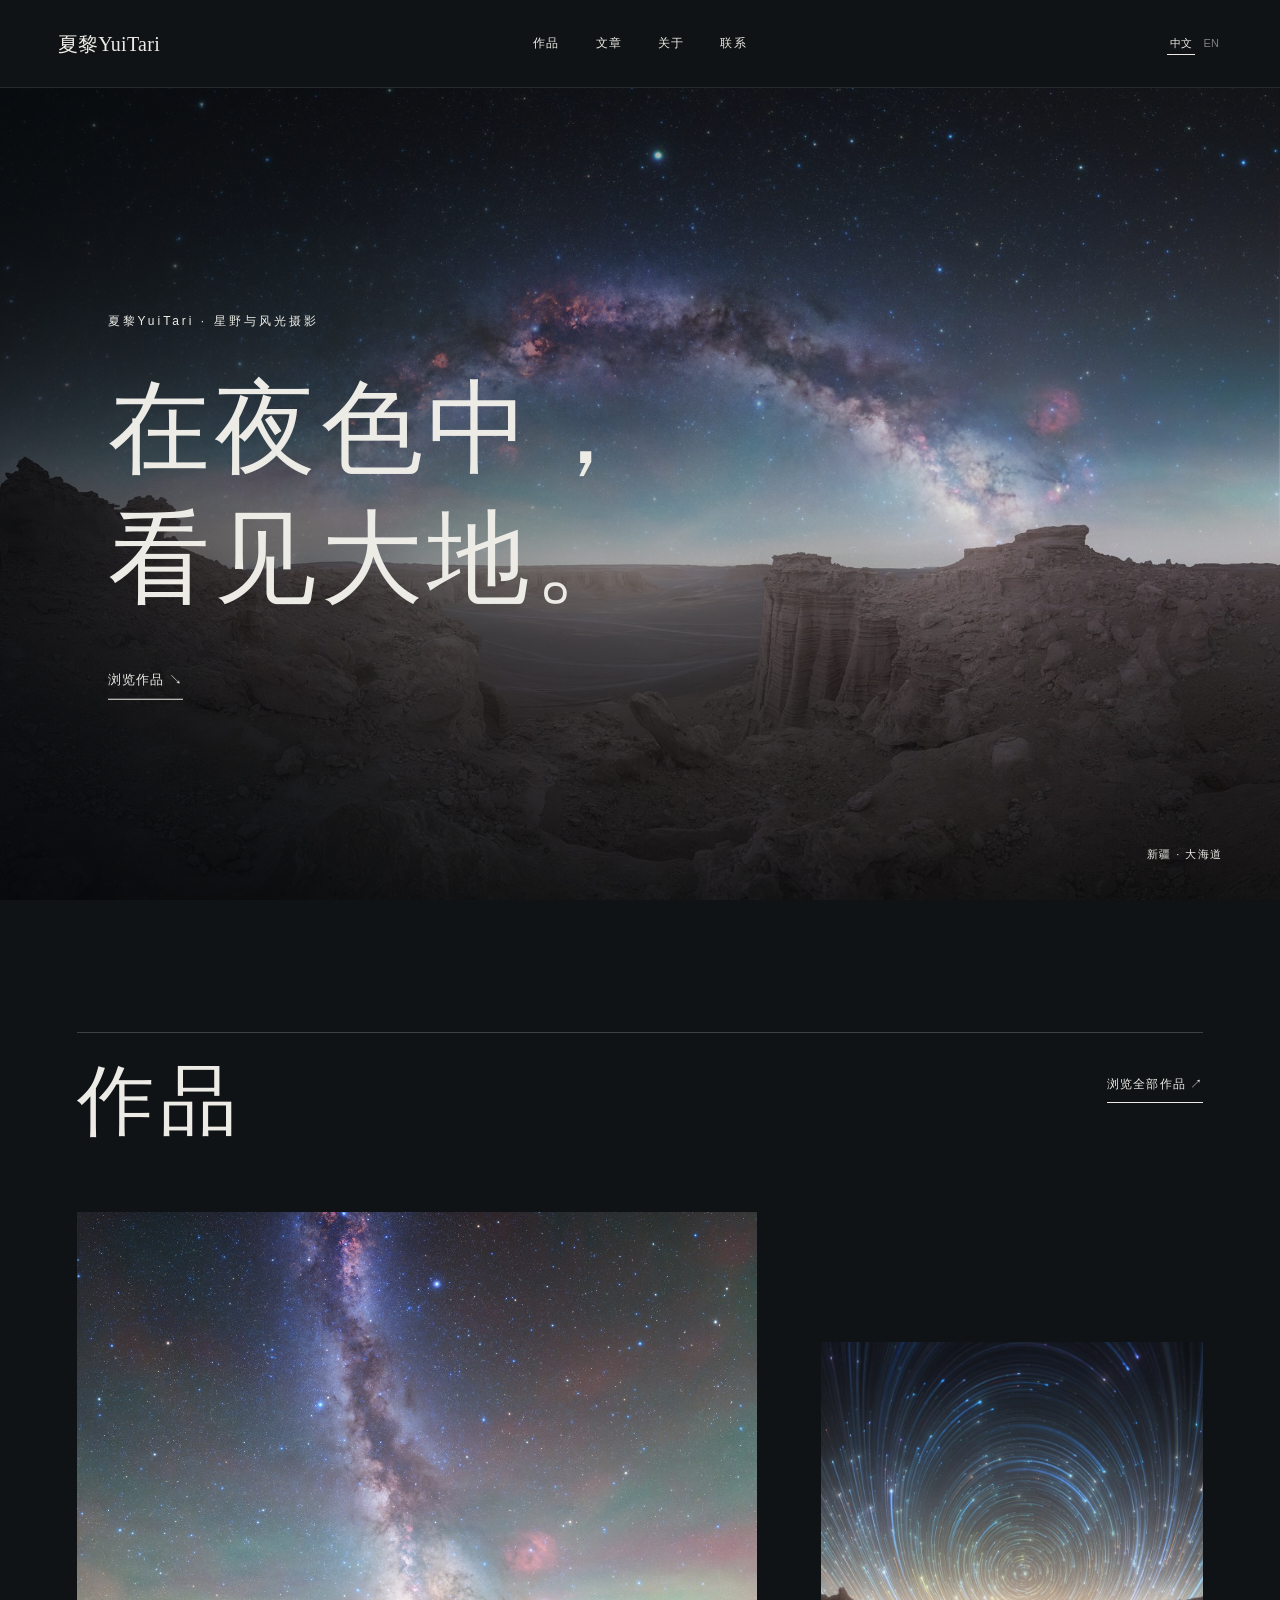
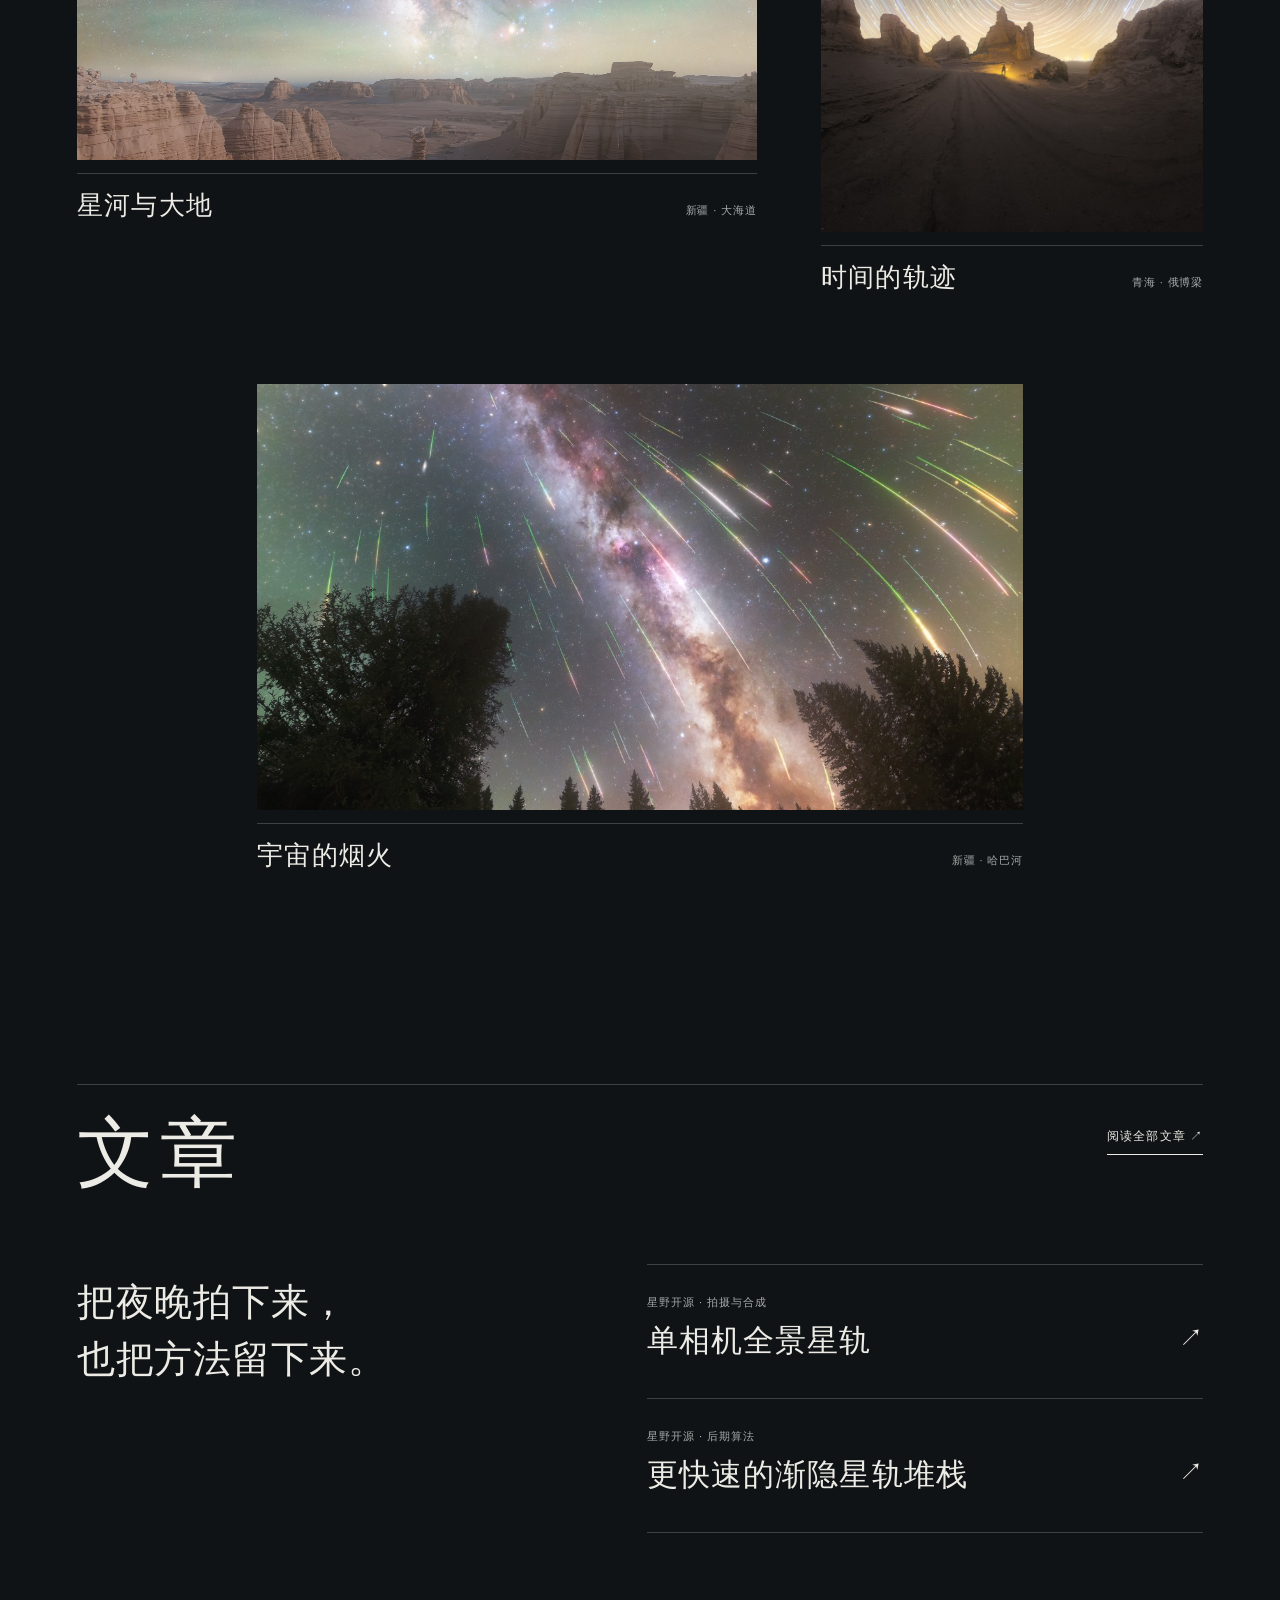
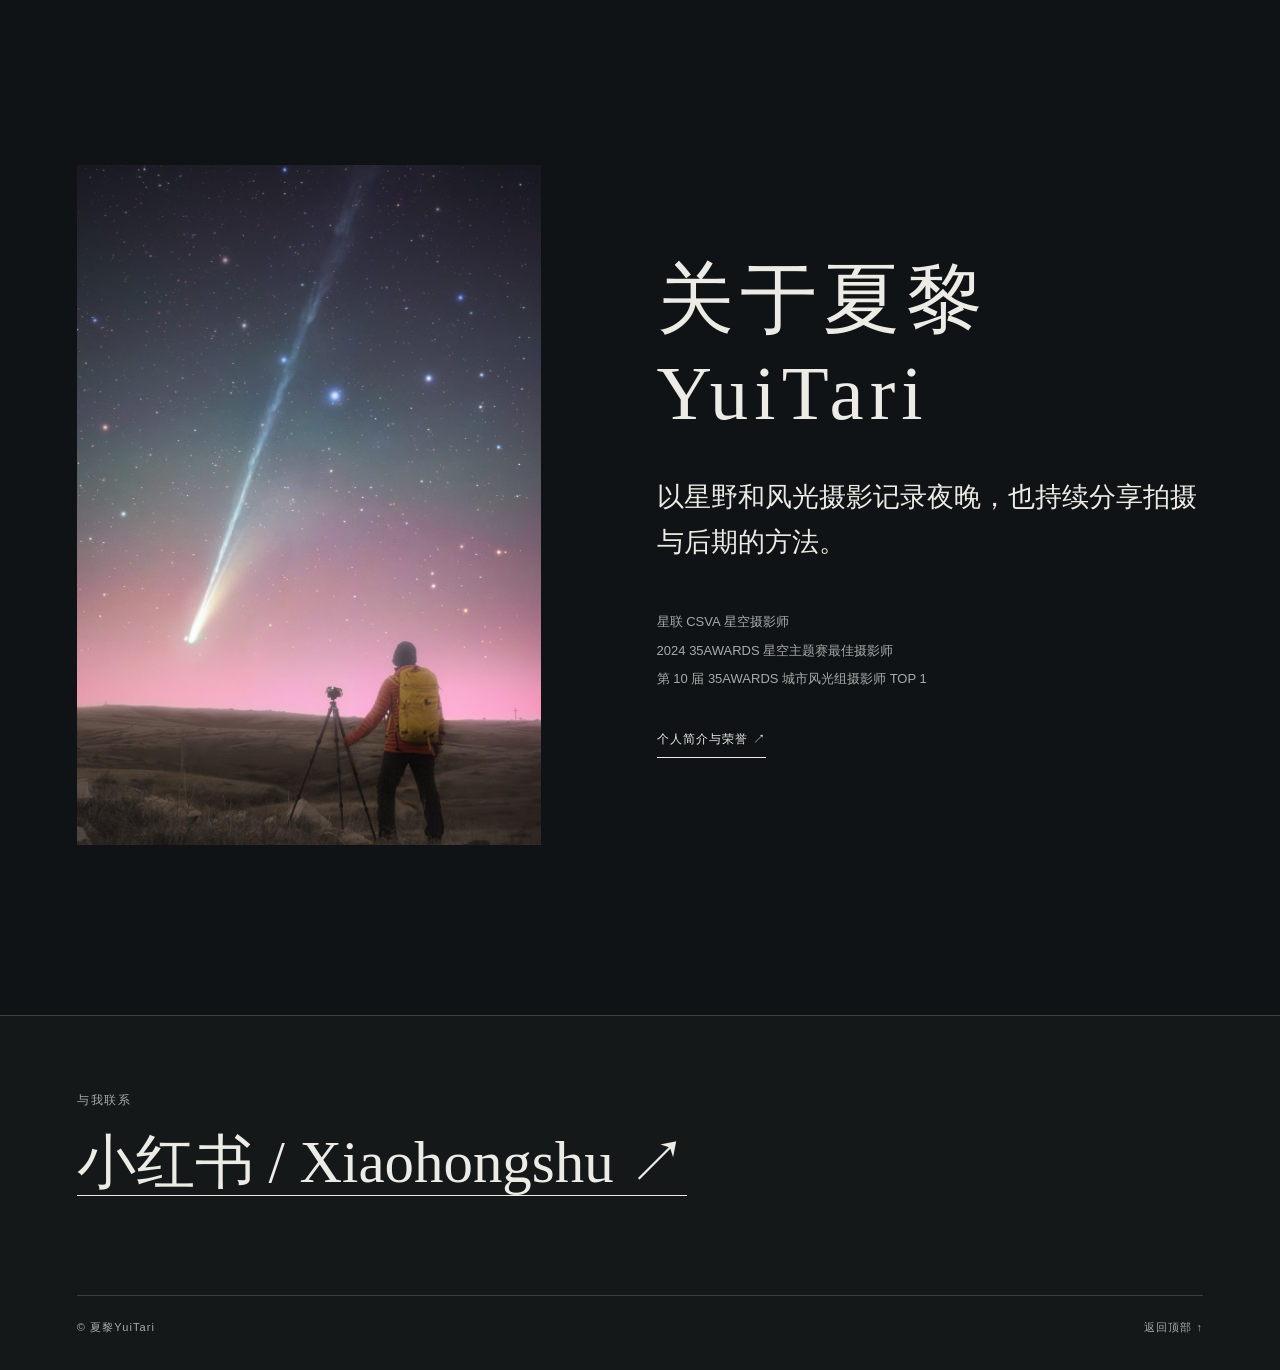
==== index.html @ 81b3d62f "demo created" ====
<!doctype html>
<html lang="zh-CN" data-language="zh" data-zh-title="夏黎YuiTari · 摄影" data-en-title="YuiTari · Photography">
<head>
 <meta charset="utf-8"><meta name="viewport" content="width=device-width,initial-scale=1">
 <meta name="description" content="夏黎YuiTari 的星野与风光摄影作品、星野开源教程和个人介绍。">
 <title>夏黎YuiTari · 摄影</title>
 <link rel="stylesheet" href="common.css"><link rel="stylesheet" href="site.css"><link rel="stylesheet" href="header.css?v=2">
</head>
<body>
 <a class="skip-link" href="#work">跳到作品</a>
 <header class="portfolio-header" id="top"><a class="portfolio-brand" href="index.html"><strong>夏黎YuiTari</strong></a><nav aria-label="主导航"><a href="archive.html" data-zh="作品" data-en="Work">作品</a><a href="articles.html" data-zh="文章" data-en="Journal">文章</a><a href="about.html" data-zh="关于" data-en="About">关于</a><a href="#contact" data-zh="联系" data-en="Contact">联系</a></nav><div class="lang-switch" role="group" aria-label="语言 / Language"><button type="button" data-lang="zh">中文</button><button type="button" data-lang="en">EN</button></div></header>
 <main>
  <section class="portfolio-hero" aria-labelledby="hero-title"><img src="assets/31.jpg" alt="新疆大海道上空的银河拱桥"><div class="hero-veil"></div><div class="hero-content"><p class="hero-overline" data-zh="夏黎YuiTari · 星野与风光摄影" data-en="YuiTari · Nightscape photography">夏黎YuiTari · 星野与风光摄影</p><h1 id="hero-title"><span class="edition edition-zh">在夜色中，<br>看见大地。</span><span class="edition edition-en">Where earth<br>meets the night.</span></h1><a href="#work" class="line-link" data-zh="浏览作品 ↘" data-en="Explore the work ↘">浏览作品 ↘</a></div><span class="hero-place" data-zh="新疆 · 大海道" data-en="Dahaidao · Xinjiang">新疆 · 大海道</span></section>
  <section class="portfolio-section work-section" id="work"><div class="section-top"><h2 data-zh="作品" data-en="Work">作品</h2><a class="line-link" href="archive.html" data-zh="浏览全部作品 ↗" data-en="View all photographs ↗">浏览全部作品 ↗</a></div><div class="work-grid"><a class="work-card work-card-large" href="archive.html?category=Milky%20Way#collection"><span class="work-image"><img src="assets/13.jpg" alt="新疆大海道雅丹与银河" loading="lazy"></span><span class="work-caption"><strong data-zh="星河与大地" data-en="Land and Milky Way">星河与大地</strong><span data-zh="新疆 · 大海道" data-en="Dahaidao · Xinjiang">新疆 · 大海道</span></span></a><a class="work-card work-card-small" href="archive.html?category=Star%20trails#collection"><span class="work-image"><img src="assets/04.jpg" alt="青海俄博梁上空的星轨" loading="lazy"></span><span class="work-caption"><strong data-zh="时间的轨迹" data-en="The shape of time">时间的轨迹</strong><span data-zh="青海 · 俄博梁" data-en="Obo Liang · Qinghai">青海 · 俄博梁</span></span></a><a class="work-card work-card-third" href="archive.html?category=Meteors#collection"><span class="work-image"><img src="assets/30.jpg" alt="新疆哈巴河的英仙座流星雨" loading="lazy"></span><span class="work-caption"><strong data-zh="宇宙的烟火" data-en="Fireworks of the cosmos">宇宙的烟火</strong><span data-zh="新疆 · 哈巴河" data-en="Habahe · Xinjiang">新疆 · 哈巴河</span></span></a></div></section>
  <section class="portfolio-section journal-section" id="journal"><div class="section-top"><h2 data-zh="文章" data-en="Journal">文章</h2><a class="line-link" href="articles.html" data-zh="阅读全部文章 ↗" data-en="Read the journal ↗">阅读全部文章 ↗</a></div><div class="journal-lead"><p class="journal-intro edition edition-zh">把夜晚拍下来，<br>也把方法留下来。</p><p class="journal-intro edition edition-en">Making photographs<br>and sharing the process.</p><div class="journal-list"><a href="article-panorama.html"><span data-zh="星野开源 · 拍摄与合成" data-en="Open nightscape · Capture & composite">星野开源 · 拍摄与合成</span><strong data-zh="单相机全景星轨" data-en="Panoramic star trails with one camera">单相机全景星轨</strong><i>↗</i></a><a href="article-trails.html"><span data-zh="星野开源 · 后期算法" data-en="Open nightscape · Processing">星野开源 · 后期算法</span><strong data-zh="更快速的渐隐星轨堆栈" data-en="A faster fading star trail stack">更快速的渐隐星轨堆栈</strong><i>↗</i></a></div></div></section>
  <section class="portfolio-section about-teaser"><div class="about-teaser-image"><img src="assets/28.jpg" alt="莱蒙彗星下的摄影师" loading="lazy"></div><div class="about-teaser-copy"><h2 data-zh="关于夏黎YuiTari" data-en="About YuiTari">关于夏黎YuiTari</h2><p class="edition edition-zh">以星野和风光摄影记录夜晚，也持续分享拍摄与后期的方法。</p><p class="edition edition-en">Photographing the night through landscapes and the sky, and sharing the methods behind the work.</p><p class="about-credential edition edition-zh">星联 CSVA 星空摄影师<br>2024 35AWARDS 星空主题赛最佳摄影师<br>第 10 届 35AWARDS 城市风光组摄影师 TOP 1</p><p class="about-credential edition edition-en">CSVA astrophotographer<br>2024 35AWARDS astronomy theme: Best Photographer<br>10th 35AWARDS cityscape category: Top Photographer</p><a class="line-link" href="about.html" data-zh="个人简介与荣誉 ↗" data-en="Biography & recognition ↗">个人简介与荣誉 ↗</a></div></section>
 </main>
 <footer class="portfolio-footer" id="contact"><div><p data-zh="与我联系" data-en="Get in touch">与我联系</p><a class="footer-contact" href="https://www.xiaohongshu.com/user/profile/6234b9c900000000100048ca" target="_blank" rel="noopener noreferrer">小红书 / Xiaohongshu ↗</a></div><div class="footer-bottom"><span data-zh="© 夏黎YuiTari" data-en="© YuiTari">© 夏黎YuiTari</span><a href="#top" data-zh="返回顶部 ↑" data-en="Back to top ↑">返回顶部 ↑</a></div></footer>
 <script src="portfolio.js"></script>
</body>
</html>
---- common.css ----
*{box-sizing:border-box}
html{scroll-behavior:smooth}
body{margin:0}
button,a{font:inherit}
button{cursor:pointer}
a{text-decoration:none;color:inherit}
img{display:block;max-width:100%}
button:focus-visible,a:focus-visible{outline:2px solid currentColor;outline-offset:5px}
.skip-link{position:absolute;left:12px;top:-80px;background:#fff;color:#111;padding:10px 14px;z-index:100}
.skip-link:focus{top:12px}
.lang-switch{display:inline-flex;align-items:center;gap:5px;padding-left:12px;border-left:1px solid currentColor;white-space:nowrap;vertical-align:middle}
.lang-switch button{border:0;background:none;color:inherit;opacity:.5;font:10px/1.2 Arial,"Microsoft YaHei",sans-serif;letter-spacing:.03em;padding:4px 3px}
.lang-switch button.active{opacity:1;border-bottom:1px solid currentColor}
html[lang="zh-CN"] h1,html[lang="zh-CN"] h2,html[lang="zh-CN"] h3{font-family:"Microsoft YaHei","Noto Sans CJK SC",sans-serif;font-weight:300;letter-spacing:-.045em}
---- site.css ----
:root{--bg:#101315;--surface:#171b1c;--ink:#ecebe6;--muted:#a6aaa8;--line:#3a4140;--serif:Georgia,"Times New Roman",serif;--sans:"Helvetica Neue",Arial,sans-serif}
html[lang="zh-CN"]{--serif:"STSong","华文宋体","Songti SC","Noto Serif CJK SC",serif;--sans:"DengXian","等线","Microsoft YaHei",sans-serif}
html[lang="zh-CN"] h1,html[lang="zh-CN"] h2,html[lang="zh-CN"] h3{font-family:var(--serif);font-weight:400}
body{background:var(--bg);color:var(--ink);font-family:var(--sans);font-weight:300}
html[data-language="zh"] .edition-en,html[data-language="en"] .edition-zh{display:none!important}
.portfolio-header{height:88px;padding:0 4.5vw;display:grid;grid-template-columns:1fr auto 1fr;align-items:center;gap:28px;background:#101315;position:relative;z-index:3}
.portfolio-brand{display:flex;align-items:baseline;gap:10px;white-space:nowrap}.portfolio-brand strong{font:400 28px/1 var(--serif);letter-spacing:.1em}.portfolio-brand span{font:300 10px/1 var(--sans);letter-spacing:.18em;color:#bac1bd}
.portfolio-header nav{display:flex;gap:36px;align-items:center}.portfolio-header nav a,.lang-switch{font:300 12px/1.4 var(--sans);letter-spacing:.1em}.portfolio-header nav a:hover,.line-link:hover,.footer-bottom a:hover{color:#fff;text-decoration:underline;text-underline-offset:6px}.portfolio-header .lang-switch{justify-self:end;border-left:0;padding-left:0}
.portfolio-hero{height:min(890px,calc(100svh - 88px));min-height:570px;position:relative;background:#080c10;overflow:hidden}.portfolio-hero>img{width:100%;height:100%;object-fit:cover;object-position:center 53%}.hero-veil{position:absolute;inset:0;background:linear-gradient(90deg,rgba(3,7,10,.7),rgba(4,8,10,.1) 78%),linear-gradient(0deg,rgba(2,5,7,.5),transparent 35%)}.hero-content{position:absolute;left:8.4vw;top:50%;transform:translateY(-47%)}.hero-overline{font:300 12px/1.6 var(--sans);letter-spacing:.2em;margin:0 0 33px}.portfolio-hero h1{font:400 clamp(80px,8.5vw,146px)/1.08 var(--serif);letter-spacing:-.055em;margin:0 0 45px}.portfolio-hero .line-link{font-size:13px}.hero-place{position:absolute;right:4.5vw;bottom:38px;font:300 11px/1.5 var(--sans);letter-spacing:.13em}
html[lang="zh-CN"] .portfolio-hero h1{font-size:clamp(76px,8vw,126px);letter-spacing:.045em;line-height:1.27;margin-bottom:46px}html[lang="zh-CN"] .hero-overline{letter-spacing:.25em}
.line-link{display:inline-block;font:300 12px/1.5 var(--sans);letter-spacing:.09em;border-bottom:1px solid currentColor;padding-bottom:9px;transition:color .2s}
.portfolio-section{padding:132px 6vw;max-width:1900px;margin:auto}.section-top{border-top:1px solid var(--line);padding-top:22px;display:flex;justify-content:space-between;align-items:start;gap:20px;margin-bottom:63px}.section-top h2,.about-teaser h2{font:400 clamp(60px,6vw,96px)/1.1 var(--serif);letter-spacing:-.045em;margin:0}.section-top .line-link{margin-top:20px}
html[lang="zh-CN"] .section-top h2,html[lang="zh-CN"] .about-teaser h2{letter-spacing:.08em;line-height:1.22}
.work-grid{display:grid;grid-template-columns:1.28fr .72fr;gap:90px 5vw;align-items:start}.work-card{display:block;min-width:0}.work-image{display:block;background:#0a0e11;overflow:hidden}.work-image img{width:100%;height:100%;object-fit:cover;transition:transform .6s,filter .6s}.work-card:hover img{transform:scale(1.025);filter:brightness(1.08)}.work-card-large .work-image{aspect-ratio:1.24}.work-card-small{margin-top:130px}.work-card-small .work-image{aspect-ratio:.78}.work-card-third{grid-column:1/3;width:68%;margin:0 auto}.work-card-third .work-image{aspect-ratio:1.8}.work-caption{display:flex;justify-content:space-between;gap:20px;align-items:baseline;padding-top:15px;border-top:1px solid var(--line);margin-top:13px}.work-caption strong{font:400 clamp(24px,2vw,34px)/1.3 var(--serif);letter-spacing:-.02em}.work-caption>span{font:300 11px/1.6 var(--sans);letter-spacing:.08em;color:var(--muted)}html[lang="zh-CN"] .work-caption strong{letter-spacing:.05em}
.journal-section{padding-top:80px}.journal-lead{display:grid;grid-template-columns:.9fr 1.1fr;gap:9vw}.journal-intro{font:400 clamp(32px,3vw,48px)/1.5 var(--serif);letter-spacing:.02em;margin:10px 0 0}.journal-intro.edition-en{line-height:1.35;letter-spacing:-.025em}.journal-list{border-top:1px solid var(--line)}.journal-list a{display:grid;grid-template-columns:1fr auto;gap:12px;border-bottom:1px solid var(--line);padding:30px 0 36px;transition:padding .2s}.journal-list a:hover{padding-left:12px}.journal-list span{grid-column:1/-1;font:300 11px/1.4 var(--sans);letter-spacing:.09em;color:var(--muted)}.journal-list strong{font:400 clamp(27px,2.4vw,38px)/1.3 var(--serif);letter-spacing:-.02em}.journal-list i{font-style:normal;font-size:24px}html[lang="zh-CN"] .journal-list strong{letter-spacing:.035em}
.about-teaser{display:grid;grid-template-columns:.85fr 1fr;gap:9vw;align-items:center;padding-top:100px;padding-bottom:170px}.about-teaser-image img{width:100%;max-height:680px;object-fit:cover}.about-teaser-copy h2{margin-bottom:35px}.about-teaser-copy>p:not(.about-credential){font:400 clamp(22px,2.1vw,34px)/1.65 var(--serif);max-width:650px;margin:0 0 44px}.about-credential{font:300 13px/2.2 var(--sans);color:var(--muted);margin:0 0 35px}
.portfolio-footer{border-top:1px solid var(--line);padding:75px 6vw 35px;background:#141819}.portfolio-footer>div:first-child{max-width:1900px;margin:auto}.portfolio-footer p{font:300 12px/1.5 var(--sans);letter-spacing:.15em;color:var(--muted);margin:0 0 17px}.footer-contact{font:400 clamp(31px,4.6vw,68px)/1.25 var(--serif);border-bottom:1px solid var(--ink)}.footer-bottom{display:flex;gap:34px;align-items:center;border-top:1px solid var(--line);padding-top:24px;margin-top:95px;font:300 11px/1.4 var(--sans);letter-spacing:.1em;color:var(--muted)}.footer-bottom span{margin-right:auto}
.inner-page{max-width:1600px;margin:auto;padding:85px 6vw 150px}.page-kicker{font:300 11px/1.5 var(--sans);letter-spacing:.16em;color:var(--muted);margin:0 0 25px}.page-title{font:400 clamp(70px,8.5vw,142px)/1.12 var(--serif);letter-spacing:-.055em;margin:0 0 50px}.page-deck{font:400 clamp(23px,2.4vw,36px)/1.55 var(--serif);max-width:900px;color:#c9ceca;margin:0 0 70px}html[lang="zh-CN"] .page-title{letter-spacing:.07em;line-height:1.3}html[lang="zh-CN"] .page-deck{letter-spacing:.03em}
.article-list{border-top:1px solid var(--line)}.article-list a{display:grid;grid-template-columns:minmax(180px,.55fr) 1.45fr auto;gap:40px;align-items:start;border-bottom:1px solid var(--line);padding:43px 0}.article-list a:hover .article-list-title{color:#fff;text-decoration:underline;text-underline-offset:8px}.article-list-tag{font:300 11px/1.5 var(--sans);letter-spacing:.1em;color:var(--muted)}.article-list-title{font:400 clamp(31px,3.5vw,54px)/1.32 var(--serif);letter-spacing:-.025em}.article-list-description{display:block;font:300 14px/1.8 var(--sans);color:var(--muted);margin-top:16px;max-width:650px}.article-list-arrow{font-size:27px}html[lang="zh-CN"] .article-list-title{letter-spacing:.045em}
.article-hero-image{width:100%;max-height:680px;object-fit:cover;margin:25px 0 82px}.article-layout{display:grid;grid-template-columns:240px minmax(0,800px);gap:8vw;align-items:start}.article-aside{font:300 12px/1.8 var(--sans);color:var(--muted);position:sticky;top:30px}.article-aside p{margin:0 0 24px}.article-aside a{text-decoration:underline;text-underline-offset:5px}.article-copy{font:300 17px/2 var(--sans);color:#d4d9d6}.article-copy p{margin:0 0 29px}.article-copy h2{font:400 clamp(31px,3vw,44px)/1.4 var(--serif);color:var(--ink);letter-spacing:.02em;margin:65px 0 24px}.article-copy ul{padding-left:1.2em;margin:0 0 34px}.article-copy li{padding-left:.5em;margin:0 0 12px}.article-copy .article-callout{border-left:1px solid #aeb9b3;padding:10px 0 10px 28px;color:#b9c5be;margin:46px 0;font-family:var(--serif);font-size:22px;line-height:1.7}.article-copy code{font-family:Consolas,monospace;font-size:.9em;color:#c9d8d1}.article-end{border-top:1px solid var(--line);padding-top:22px;margin-top:95px;display:flex;justify-content:space-between;gap:20px;font-size:12px;letter-spacing:.07em}
.about-hero{display:grid;grid-template-columns:1.2fr .8fr;gap:10vw;align-items:end}.about-hero .page-title{margin-bottom:35px}.about-hero-image img{width:100%;height:570px;object-fit:cover}.about-text{font:300 17px/2 var(--sans);max-width:800px;color:#d1d7d2}.about-text p{margin:0 0 28px}.about-section{display:grid;grid-template-columns:250px 1fr;gap:6vw;border-top:1px solid var(--line);padding:45px 0 90px;margin-top:100px}.about-section h2{font:400 clamp(33px,3.2vw,48px)/1.3 var(--serif);letter-spacing:.02em;margin:0}.about-section-content{font:300 16px/1.9 var(--sans);color:#cbd1cc}.about-section-content p{margin:0 0 28px}.about-section-content a{text-decoration:underline;text-underline-offset:5px}.recognition-list{list-style:none;padding:0;margin:0}.recognition-list li{border-bottom:1px solid var(--line);display:grid;grid-template-columns:95px 1fr;gap:28px;padding:18px 0}.recognition-list time{color:var(--muted);font-size:13px}.partner-list{max-width:950px;line-height:2.2}.about-last{margin-top:20px}
@media(max-width:900px){.portfolio-header{grid-template-columns:1fr auto;height:76px;padding:0 22px}.portfolio-header nav{grid-column:1/3;grid-row:2;justify-content:center;padding:0 0 17px;gap:24px}.portfolio-header{height:111px}.portfolio-header .lang-switch{grid-column:2;grid-row:1}.portfolio-hero{height:calc(100svh - 111px)}.hero-content{left:6vw}.portfolio-section{padding:90px 5vw}.work-card-small{margin-top:80px}.journal-lead{gap:4vw}.about-teaser{gap:5vw}.article-layout{grid-template-columns:170px 1fr;gap:5vw}.about-hero{gap:5vw}}
@media(max-width:640px){.portfolio-header{height:108px;padding:0 18px}.portfolio-brand strong{font-size:24px}.portfolio-brand span{font-size:9px}.portfolio-header nav{justify-content:space-between;gap:12px}.portfolio-header nav a{font-size:11px}.portfolio-hero{height:calc(100svh - 108px);min-height:550px}.portfolio-hero>img{object-position:53% center}.hero-content{left:7vw;top:52%}.hero-overline{font-size:10px;margin-bottom:24px}.portfolio-hero h1{font-size:clamp(52px,12vw,78px);margin-bottom:35px}.hero-place{font-size:10px;right:6vw;bottom:25px}html[lang="zh-CN"] .portfolio-hero h1{font-size:clamp(52px,11vw,68px);line-height:1.3}.portfolio-section{padding:78px 20px}.section-top{margin-bottom:38px}.section-top h2,.about-teaser h2{font-size:52px}.section-top .line-link{font-size:10px;margin-top:16px}.work-grid{display:block}.work-card{margin:0 0 50px;width:100%}.work-card-small{width:76%;margin-left:auto}.work-card-third{width:100%}.work-card-third .work-image{aspect-ratio:1.3}.work-caption{display:block}.work-caption strong{display:block;font-size:25px}.work-caption>span{display:block;margin-top:6px}.journal-lead{display:block}.journal-intro{font-size:29px;margin:0 0 46px}.journal-list a{padding:27px 0}.journal-list strong{font-size:25px}.about-teaser{display:block}.about-teaser-image{width:82%;margin-bottom:50px}.about-teaser-copy>p:not(.about-credential){font-size:24px}.about-credential{font-size:12px}.portfolio-footer{padding:58px 20px 28px}.footer-contact{font-size:32px}.footer-bottom{margin-top:80px;gap:20px;font-size:10px}.inner-page{padding:65px 20px 100px}.page-title{font-size:clamp(58px,13vw,88px);margin-bottom:30px}.page-deck{font-size:24px;margin-bottom:50px}.article-list a{grid-template-columns:1fr auto;gap:15px;padding:33px 0}.article-list-tag{grid-column:1/-1}.article-list-title{font-size:32px}.article-list-description{font-size:13px}.article-hero-image{margin:0 0 45px}.article-layout{display:block}.article-aside{position:static;display:flex;justify-content:space-between;gap:15px;border-bottom:1px solid var(--line);padding-bottom:15px;margin-bottom:35px}.article-aside p{margin:0}.article-copy{font-size:15px;line-height:1.9}.article-copy h2{font-size:31px;margin-top:48px}.article-copy .article-callout{font-size:20px}.article-end{margin-top:65px}.about-hero{display:block}.about-hero-image{margin-top:45px}.about-hero-image img{height:340px}.about-text{font-size:15px}.about-section{display:block;margin-top:65px;padding:32px 0 35px}.about-section h2{font-size:34px;margin:0 0 26px}.about-section-content{font-size:14px}.recognition-list li{grid-template-columns:75px 1fr;gap:15px}.recognition-list time{font-size:12px}}
---- header.css ----
/* Shared site navigation. */
.portfolio-header{position:relative;z-index:30;display:grid;grid-template-columns:1fr auto 1fr;align-items:center;gap:28px;height:88px;padding:0 4.5vw;background:#101315;color:#ecebe6;border-bottom:1px solid #252b2b}
.portfolio-brand{display:inline-flex;align-items:baseline;white-space:nowrap}
.portfolio-brand strong{font:400 20px/1 "STSong","华文宋体","Songti SC",Georgia,serif;letter-spacing:.015em}
.portfolio-header nav{display:flex;align-items:center;gap:36px}
.portfolio-header nav a{font:300 12px/1.4 "DengXian","等线","Helvetica Neue",Arial,sans-serif;letter-spacing:.1em;white-space:nowrap}
.portfolio-header nav a:hover,.portfolio-header nav a[aria-current="page"]{text-decoration:underline;text-underline-offset:7px}
.portfolio-header .lang-switch{justify-self:end;display:inline-flex;align-items:center;gap:5px;padding:0;border:0;color:#ecebe6}
.portfolio-header .lang-switch button{font:300 11px/1.3 "DengXian","等线",Arial,sans-serif;letter-spacing:.03em;padding:4px 3px}
@media(max-width:900px){.portfolio-header{grid-template-columns:1fr auto;height:111px;padding:0 22px}.portfolio-header nav{grid-column:1/3;grid-row:2;justify-content:center;gap:24px;padding-bottom:17px}.portfolio-header .lang-switch{grid-column:2;grid-row:1}}
@media(max-width:640px){.portfolio-header{height:108px;padding:0 18px}.portfolio-brand strong{font-size:18px}.portfolio-header nav{justify-content:space-between;gap:12px}.portfolio-header nav a{font-size:11px}}
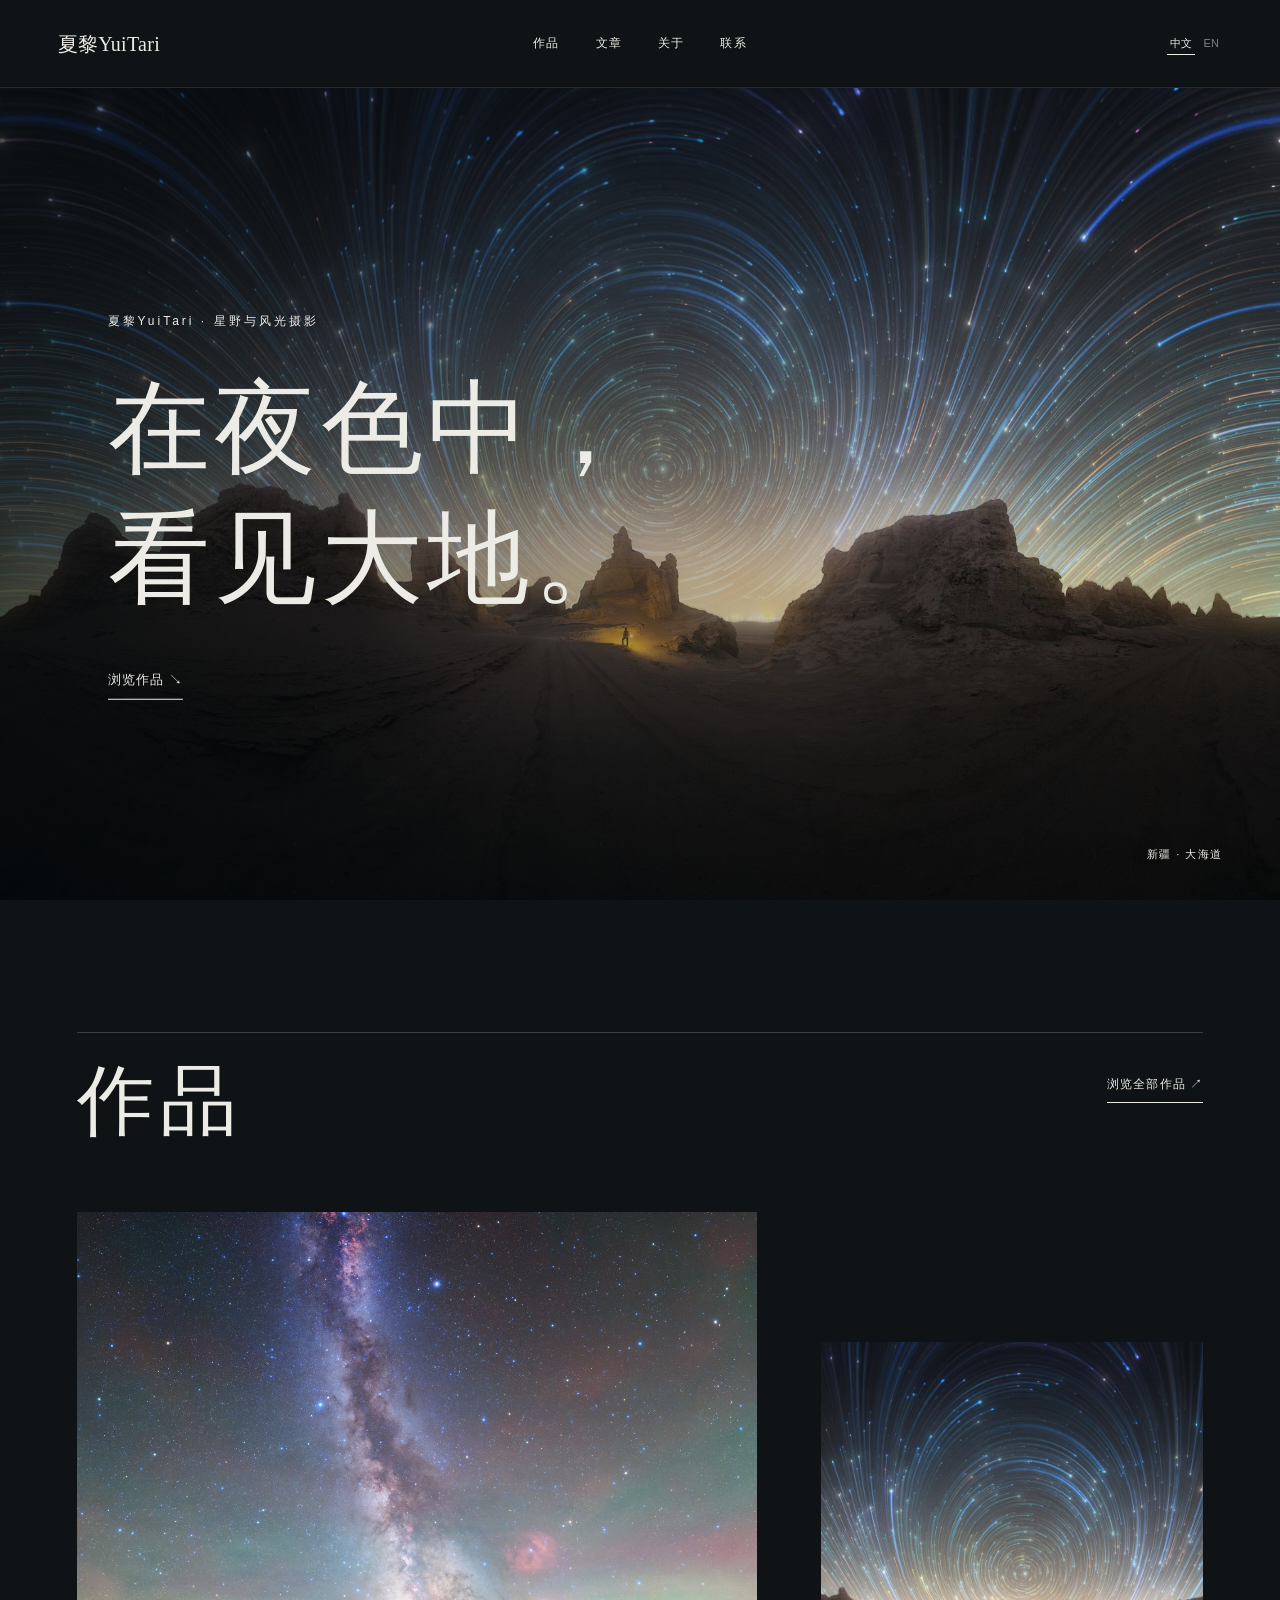
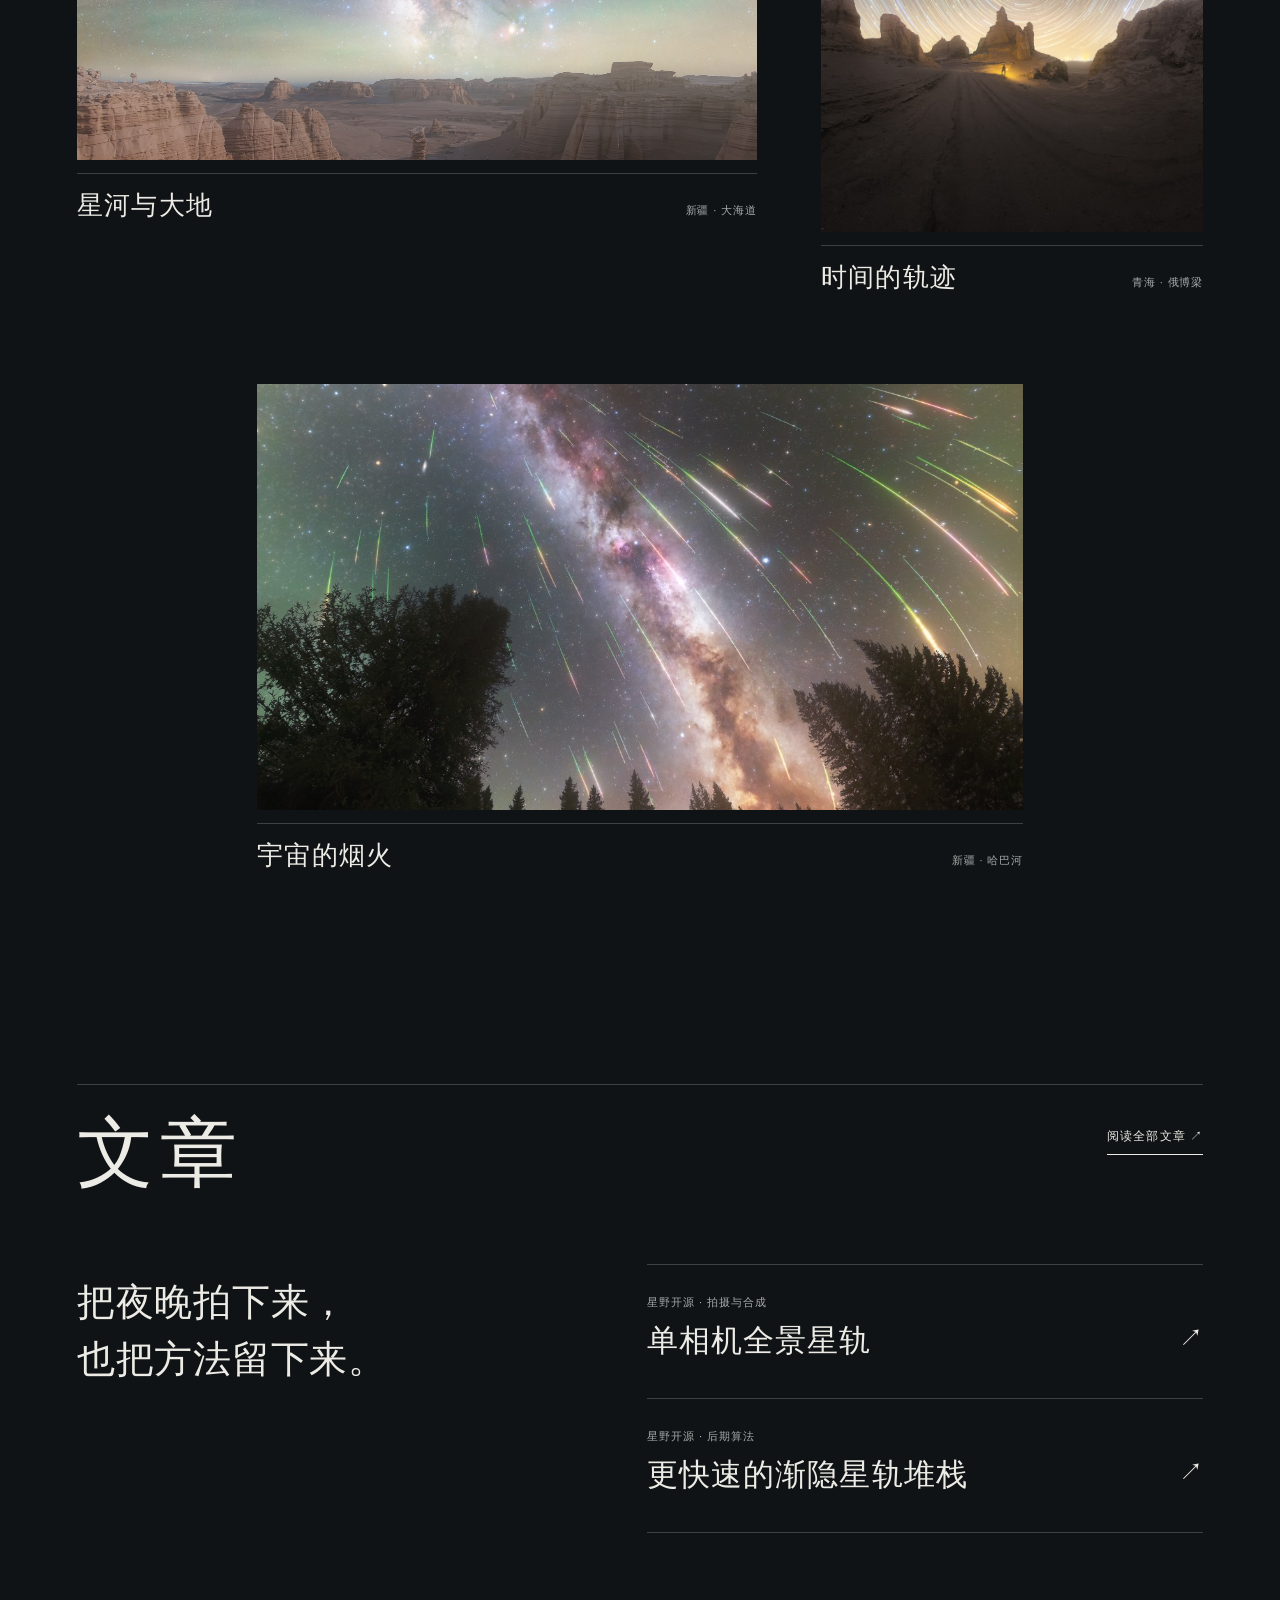
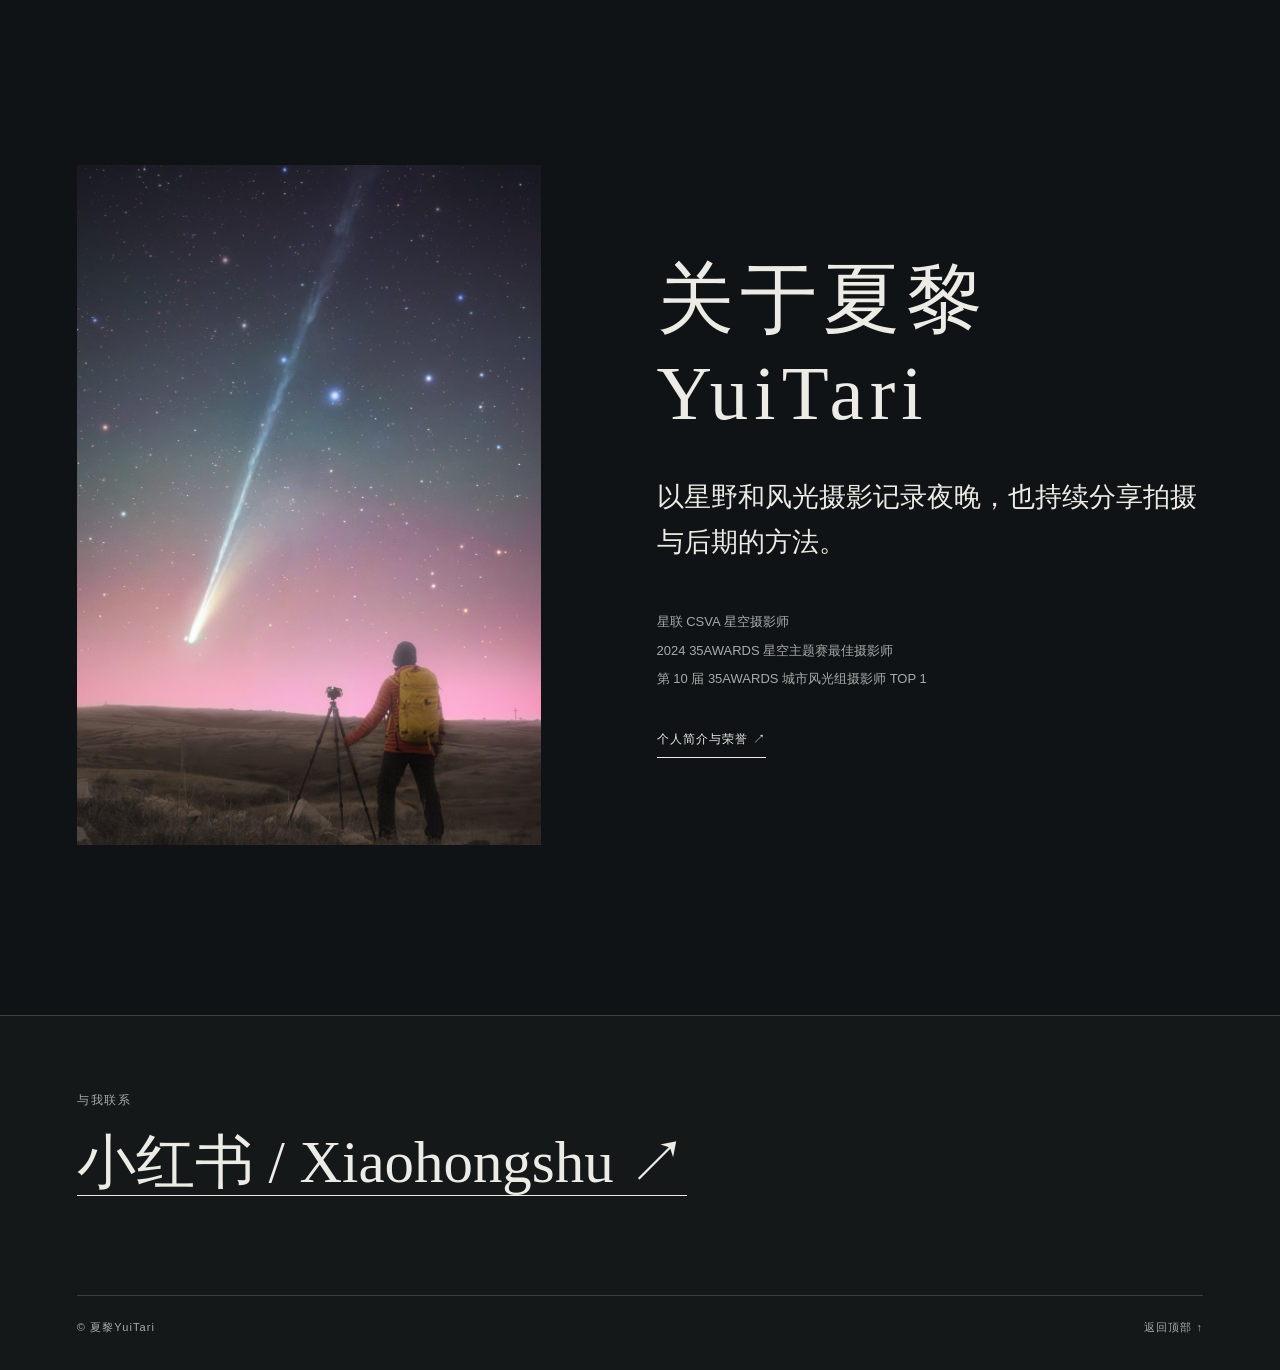
==== commit e8c3981a: "修改头图" ====
--- a/index.html
+++ b/index.html
@@ -10,7 +10,7 @@
  <a class="skip-link" href="#work">跳到作品</a>
  <header class="portfolio-header" id="top"><a class="portfolio-brand" href="index.html"><strong>夏黎YuiTari</strong></a><nav aria-label="主导航"><a href="archive.html" data-zh="作品" data-en="Work">作品</a><a href="articles.html" data-zh="文章" data-en="Journal">文章</a><a href="about.html" data-zh="关于" data-en="About">关于</a><a href="#contact" data-zh="联系" data-en="Contact">联系</a></nav><div class="lang-switch" role="group" aria-label="语言 / Language"><button type="button" data-lang="zh">中文</button><button type="button" data-lang="en">EN</button></div></header>
  <main>
-  <section class="portfolio-hero" aria-labelledby="hero-title"><img src="assets/31.jpg" alt="新疆大海道上空的银河拱桥"><div class="hero-veil"></div><div class="hero-content"><p class="hero-overline" data-zh="夏黎YuiTari · 星野与风光摄影" data-en="YuiTari · Nightscape photography">夏黎YuiTari · 星野与风光摄影</p><h1 id="hero-title"><span class="edition edition-zh">在夜色中，<br>看见大地。</span><span class="edition edition-en">Where earth<br>meets the night.</span></h1><a href="#work" class="line-link" data-zh="浏览作品 ↘" data-en="Explore the work ↘">浏览作品 ↘</a></div><span class="hero-place" data-zh="新疆 · 大海道" data-en="Dahaidao · Xinjiang">新疆 · 大海道</span></section>
+  <section class="portfolio-hero" aria-labelledby="hero-title"><img src="assets/04.jpg"><div class="hero-veil"></div><div class="hero-content"><p class="hero-overline" data-zh="夏黎YuiTari · 星野与风光摄影" data-en="YuiTari · Nightscape photography">夏黎YuiTari · 星野与风光摄影</p><h1 id="hero-title"><span class="edition edition-zh">在夜色中，<br>看见大地。</span><span class="edition edition-en">Where earth<br>meets the night.</span></h1><a href="#work" class="line-link" data-zh="浏览作品 ↘" data-en="Explore the work ↘">浏览作品 ↘</a></div><span class="hero-place" data-zh="新疆 · 大海道" data-en="Dahaidao · Xinjiang">新疆 · 大海道</span></section>
   <section class="portfolio-section work-section" id="work"><div class="section-top"><h2 data-zh="作品" data-en="Work">作品</h2><a class="line-link" href="archive.html" data-zh="浏览全部作品 ↗" data-en="View all photographs ↗">浏览全部作品 ↗</a></div><div class="work-grid"><a class="work-card work-card-large" href="archive.html?category=Milky%20Way#collection"><span class="work-image"><img src="assets/13.jpg" alt="新疆大海道雅丹与银河" loading="lazy"></span><span class="work-caption"><strong data-zh="星河与大地" data-en="Land and Milky Way">星河与大地</strong><span data-zh="新疆 · 大海道" data-en="Dahaidao · Xinjiang">新疆 · 大海道</span></span></a><a class="work-card work-card-small" href="archive.html?category=Star%20trails#collection"><span class="work-image"><img src="assets/04.jpg" alt="青海俄博梁上空的星轨" loading="lazy"></span><span class="work-caption"><strong data-zh="时间的轨迹" data-en="The shape of time">时间的轨迹</strong><span data-zh="青海 · 俄博梁" data-en="Obo Liang · Qinghai">青海 · 俄博梁</span></span></a><a class="work-card work-card-third" href="archive.html?category=Meteors#collection"><span class="work-image"><img src="assets/30.jpg" alt="新疆哈巴河的英仙座流星雨" loading="lazy"></span><span class="work-caption"><strong data-zh="宇宙的烟火" data-en="Fireworks of the cosmos">宇宙的烟火</strong><span data-zh="新疆 · 哈巴河" data-en="Habahe · Xinjiang">新疆 · 哈巴河</span></span></a></div></section>
   <section class="portfolio-section journal-section" id="journal"><div class="section-top"><h2 data-zh="文章" data-en="Journal">文章</h2><a class="line-link" href="articles.html" data-zh="阅读全部文章 ↗" data-en="Read the journal ↗">阅读全部文章 ↗</a></div><div class="journal-lead"><p class="journal-intro edition edition-zh">把夜晚拍下来，<br>也把方法留下来。</p><p class="journal-intro edition edition-en">Making photographs<br>and sharing the process.</p><div class="journal-list"><a href="article-panorama.html"><span data-zh="星野开源 · 拍摄与合成" data-en="Open nightscape · Capture & composite">星野开源 · 拍摄与合成</span><strong data-zh="单相机全景星轨" data-en="Panoramic star trails with one camera">单相机全景星轨</strong><i>↗</i></a><a href="article-trails.html"><span data-zh="星野开源 · 后期算法" data-en="Open nightscape · Processing">星野开源 · 后期算法</span><strong data-zh="更快速的渐隐星轨堆栈" data-en="A faster fading star trail stack">更快速的渐隐星轨堆栈</strong><i>↗</i></a></div></div></section>
   <section class="portfolio-section about-teaser"><div class="about-teaser-image"><img src="assets/28.jpg" alt="莱蒙彗星下的摄影师" loading="lazy"></div><div class="about-teaser-copy"><h2 data-zh="关于夏黎YuiTari" data-en="About YuiTari">关于夏黎YuiTari</h2><p class="edition edition-zh">以星野和风光摄影记录夜晚，也持续分享拍摄与后期的方法。</p><p class="edition edition-en">Photographing the night through landscapes and the sky, and sharing the methods behind the work.</p><p class="about-credential edition edition-zh">星联 CSVA 星空摄影师<br>2024 35AWARDS 星空主题赛最佳摄影师<br>第 10 届 35AWARDS 城市风光组摄影师 TOP 1</p><p class="about-credential edition edition-en">CSVA astrophotographer<br>2024 35AWARDS astronomy theme: Best Photographer<br>10th 35AWARDS cityscape category: Top Photographer</p><a class="line-link" href="about.html" data-zh="个人简介与荣誉 ↗" data-en="Biography & recognition ↗">个人简介与荣誉 ↗</a></div></section>
